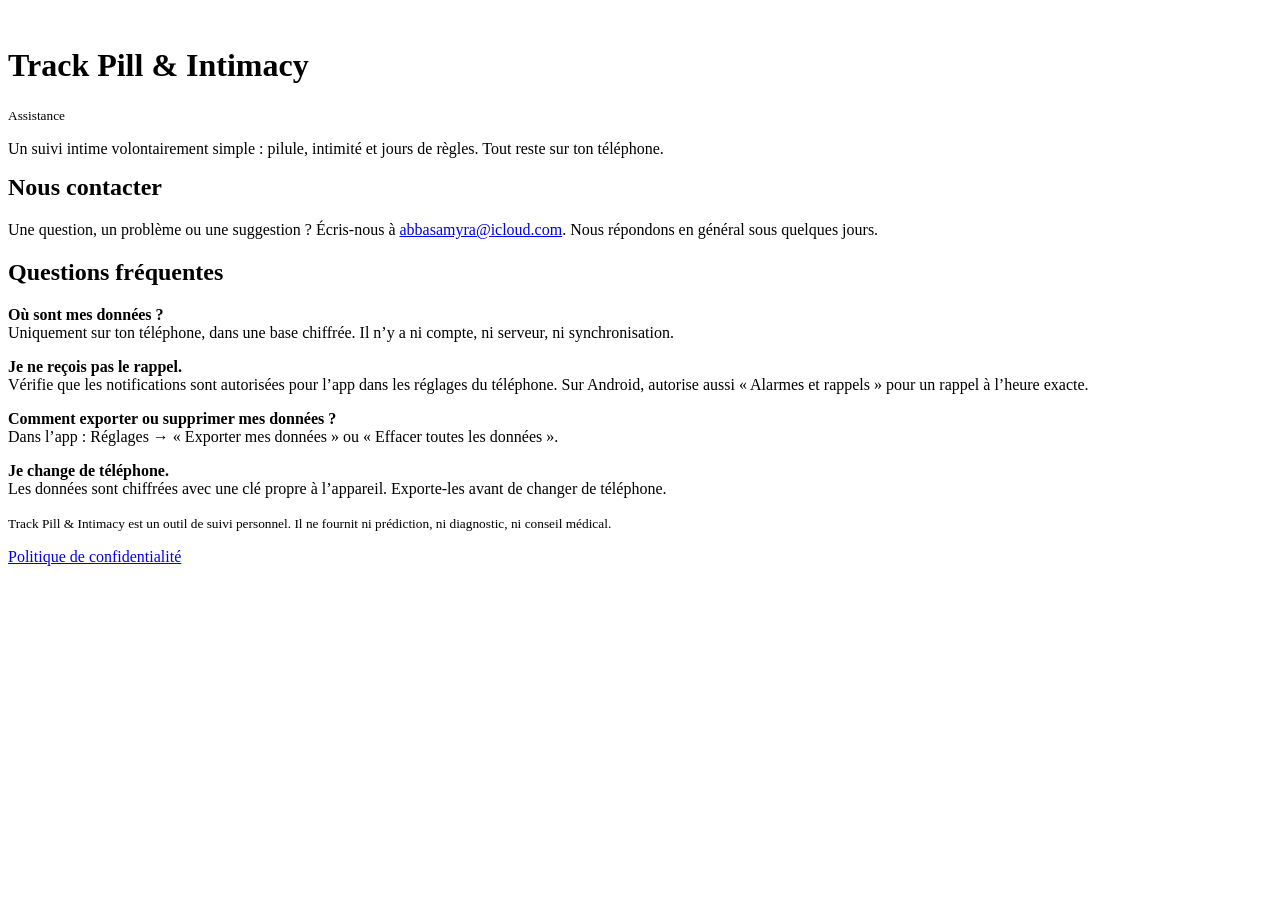
==== index.html @ 41cd6e8e "Update index.html" ====
<!doctype html><html lang="fr"><head><meta charset="utf-8"><meta name="viewport" content="width=device-width,initial-scale=1">
<title>Track Pill &amp; Intimacy — Assistance</title><link rel="stylesheet" href="style.css"></head><body><main>
<header><img src="icon.png" alt=""><div><h1>Track Pill &amp; Intimacy</h1><small>Assistance</small></div></header>
<p>Un suivi intime volontairement simple : pilule, intimité et jours de règles. Tout reste sur ton téléphone.</p>
<div class="card"><h2 style="margin-top:0">Nous contacter</h2><p>Une question, un problème ou une suggestion ? Écris-nous à <a href="mailto:abbasamyra@icloud.com">abbasamyra@icloud.com</a>. Nous répondons en général sous quelques jours.</p></div>
<h2>Questions fréquentes</h2>
<div class="card"><p><strong>Où sont mes données ?</strong><br>Uniquement sur ton téléphone, dans une base chiffrée. Il n’y a ni compte, ni serveur, ni synchronisation.</p>
<p><strong>Je ne reçois pas le rappel.</strong><br>Vérifie que les notifications sont autorisées pour l’app dans les réglages du téléphone. Sur Android, autorise aussi « Alarmes et rappels » pour un rappel à l’heure exacte.</p>
<p><strong>Comment exporter ou supprimer mes données ?</strong><br>Dans l’app : Réglages → « Exporter mes données » ou « Effacer toutes les données ».</p>
<p><strong>Je change de téléphone.</strong><br>Les données sont chiffrées avec une clé propre à l’appareil. Exporte-les avant de changer de téléphone.</p></div>
<p><small>Track Pill &amp; Intimacy est un outil de suivi personnel. Il ne fournit ni prédiction, ni diagnostic, ni conseil médical.</small></p>
<nav><a href="privacy.html">Politique de confidentialité</a></nav>
</main></body></html>
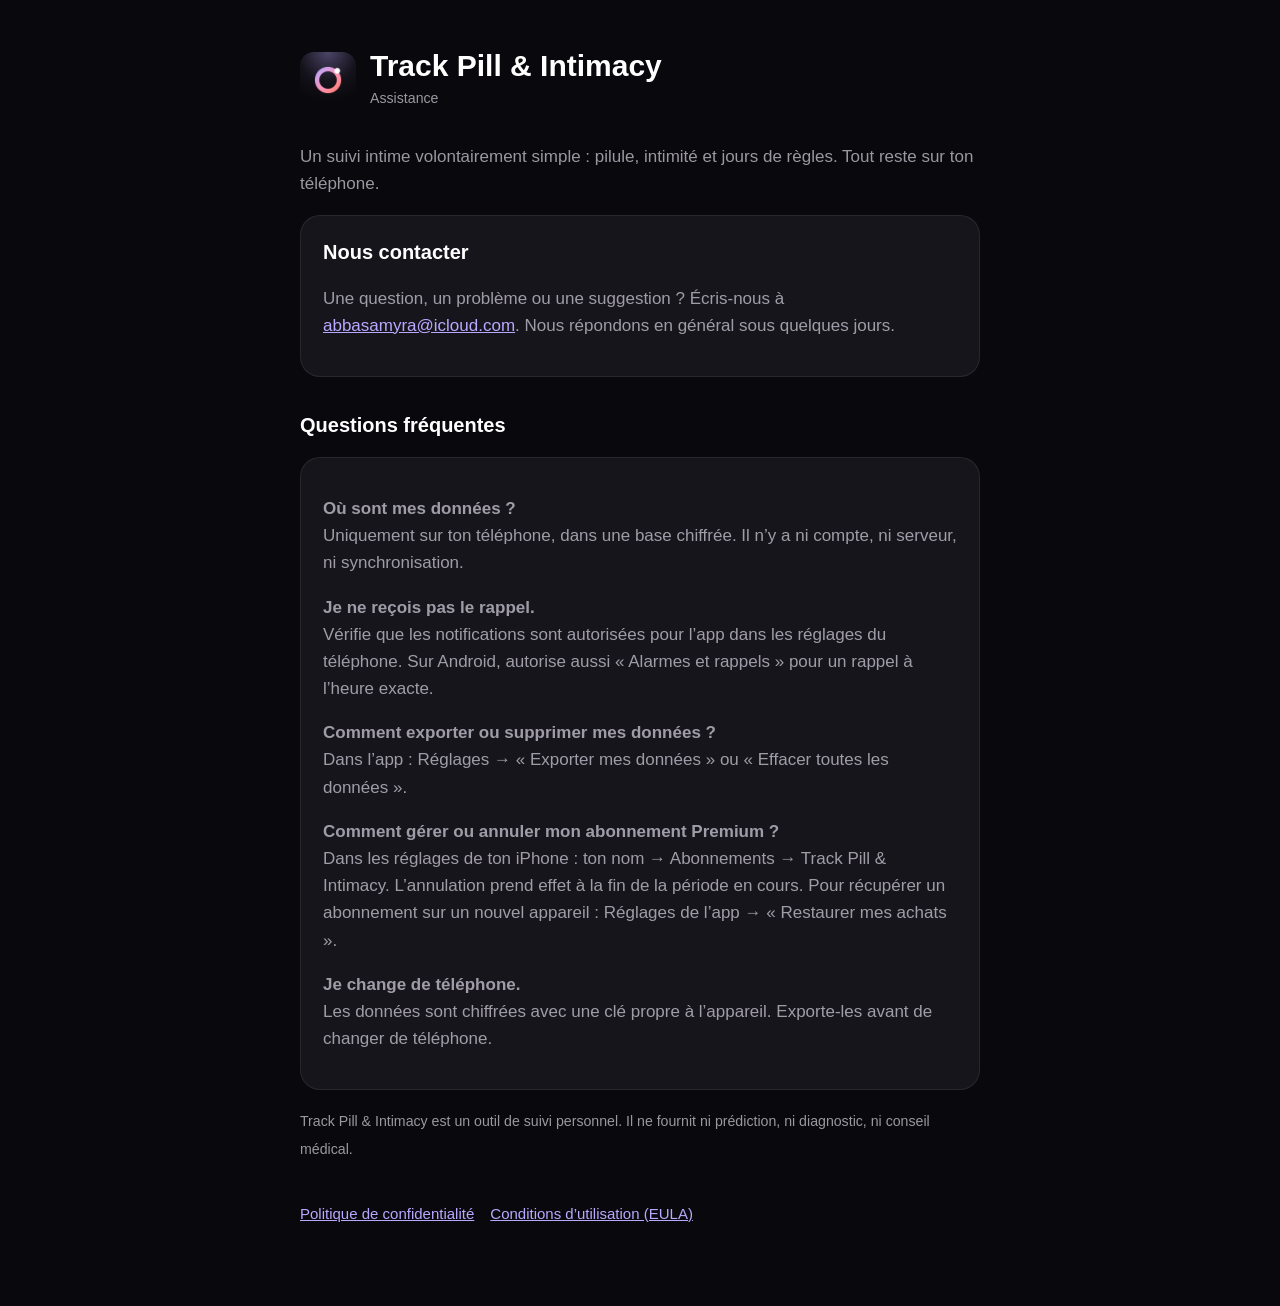
==== commit 19756a26: "Add subscription info" ====
--- a/index.html
+++ b/index.html
@@ -7,7 +7,8 @@
 <div class="card"><p><strong>Où sont mes données ?</strong><br>Uniquement sur ton téléphone, dans une base chiffrée. Il n’y a ni compte, ni serveur, ni synchronisation.</p>
 <p><strong>Je ne reçois pas le rappel.</strong><br>Vérifie que les notifications sont autorisées pour l’app dans les réglages du téléphone. Sur Android, autorise aussi « Alarmes et rappels » pour un rappel à l’heure exacte.</p>
 <p><strong>Comment exporter ou supprimer mes données ?</strong><br>Dans l’app : Réglages → « Exporter mes données » ou « Effacer toutes les données ».</p>
+<p><strong>Comment gérer ou annuler mon abonnement Premium ?</strong><br>Dans les réglages de ton iPhone : ton nom → Abonnements → Track Pill &amp; Intimacy. L’annulation prend effet à la fin de la période en cours. Pour récupérer un abonnement sur un nouvel appareil : Réglages de l’app → « Restaurer mes achats ».</p>
 <p><strong>Je change de téléphone.</strong><br>Les données sont chiffrées avec une clé propre à l’appareil. Exporte-les avant de changer de téléphone.</p></div>
 <p><small>Track Pill &amp; Intimacy est un outil de suivi personnel. Il ne fournit ni prédiction, ni diagnostic, ni conseil médical.</small></p>
-<nav><a href="privacy.html">Politique de confidentialité</a></nav>
+<nav><a href="privacy.html">Politique de confidentialité</a><a href="https://www.apple.com/legal/internet-services/itunes/dev/stdeula/">Conditions d’utilisation (EULA)</a></nav>
 </main></body></html>
--- a/style.css
+++ b/style.css
@@ -0,0 +1,7 @@
+:root{--bg:#09080C;--surface:#17151C;--text:#fff;--muted:rgba(236,233,245,.64);--pill:#B9A8FF;--border:rgba(255,255,255,.08)}
+*{box-sizing:border-box}body{margin:0;background:var(--bg);color:var(--text);font:17px/1.6 -apple-system,BlinkMacSystemFont,"Inter","Segoe UI",sans-serif}
+main{max-width:720px;margin:0 auto;padding:48px 20px 80px}
+header{display:flex;align-items:center;gap:14px;margin-bottom:32px}header img{width:56px;height:56px;border-radius:14px}
+h1{font-size:30px;line-height:1.2;margin:0}h2{font-size:20px;margin:32px 0 8px}p,li{color:var(--muted)}
+a{color:var(--pill)}.card{background:var(--surface);border:1px solid var(--border);border-radius:20px;padding:20px 22px;margin:16px 0}
+nav{display:flex;gap:16px;margin-top:40px;font-size:15px}small{color:var(--muted)}
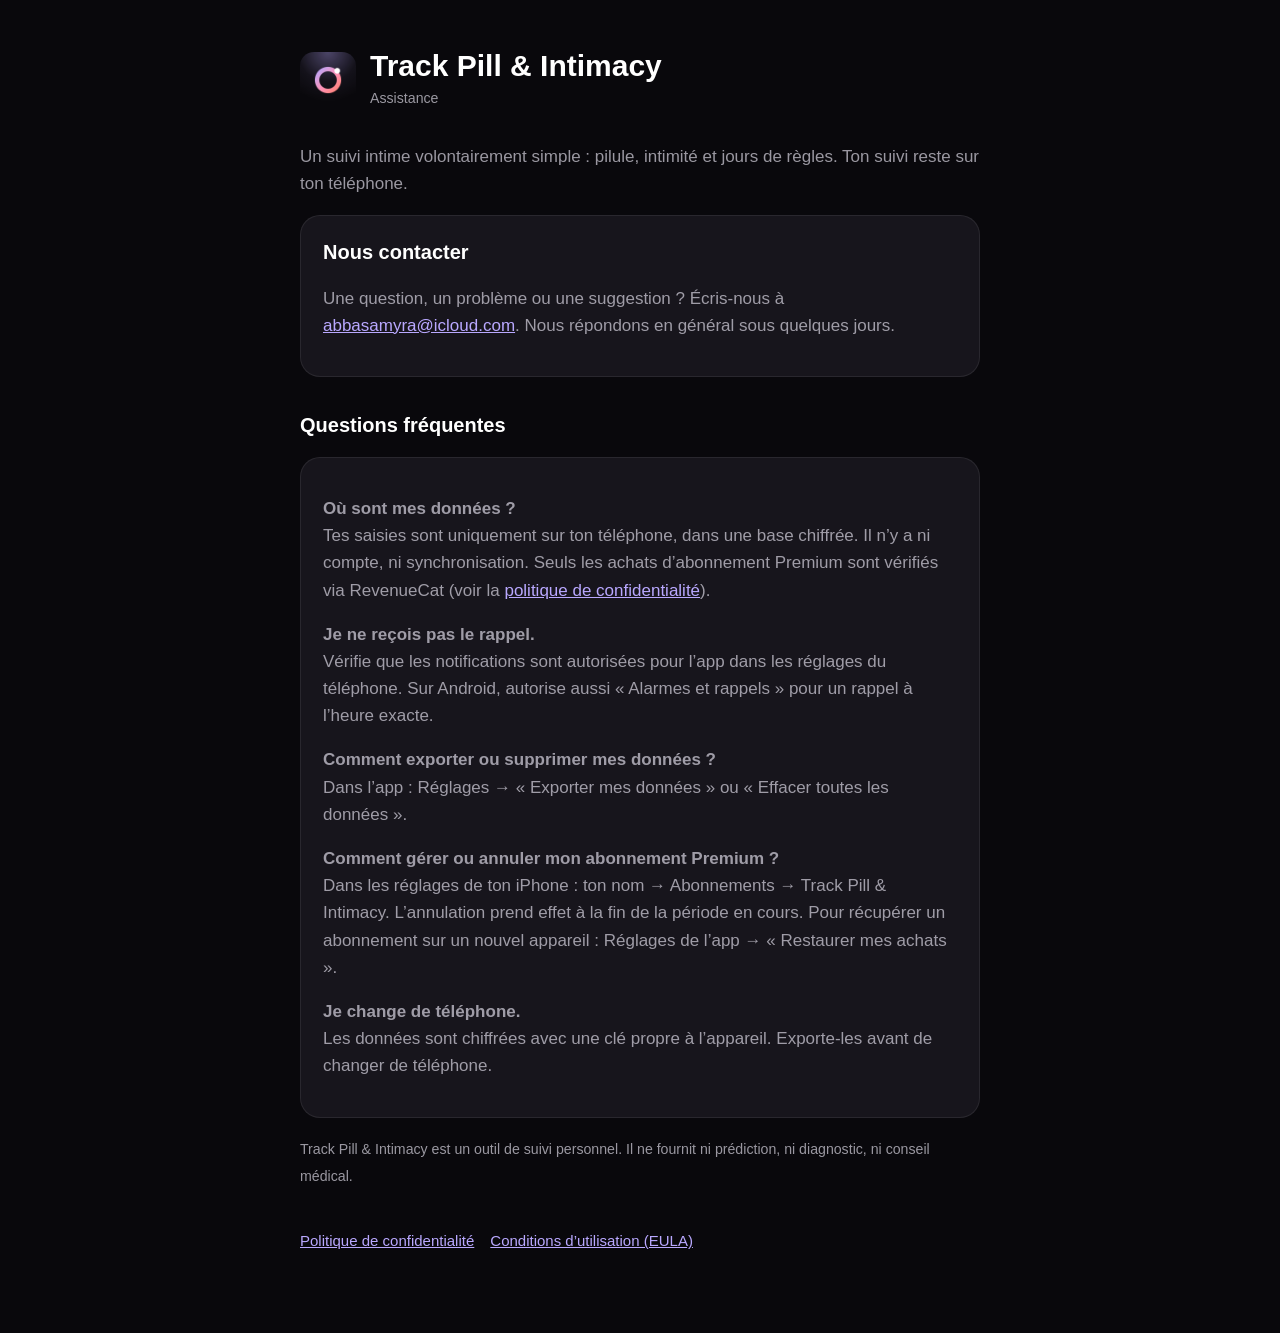
==== commit 110b4719: "Confidentialité : section RevenueCat (abonnement Premium) Co-Authored-By: Claude Opus 5.5 <noreply@a" ====
--- a/index.html
+++ b/index.html
@@ -1,10 +1,10 @@
 <!doctype html><html lang="fr"><head><meta charset="utf-8"><meta name="viewport" content="width=device-width,initial-scale=1">
 <title>Track Pill &amp; Intimacy — Assistance</title><link rel="stylesheet" href="style.css"></head><body><main>
 <header><img src="icon.png" alt=""><div><h1>Track Pill &amp; Intimacy</h1><small>Assistance</small></div></header>
-<p>Un suivi intime volontairement simple : pilule, intimité et jours de règles. Tout reste sur ton téléphone.</p>
+<p>Un suivi intime volontairement simple : pilule, intimité et jours de règles. Ton suivi reste sur ton téléphone.</p>
 <div class="card"><h2 style="margin-top:0">Nous contacter</h2><p>Une question, un problème ou une suggestion ? Écris-nous à <a href="mailto:abbasamyra@icloud.com">abbasamyra@icloud.com</a>. Nous répondons en général sous quelques jours.</p></div>
 <h2>Questions fréquentes</h2>
-<div class="card"><p><strong>Où sont mes données ?</strong><br>Uniquement sur ton téléphone, dans une base chiffrée. Il n’y a ni compte, ni serveur, ni synchronisation.</p>
+<div class="card"><p><strong>Où sont mes données ?</strong><br>Tes saisies sont uniquement sur ton téléphone, dans une base chiffrée. Il n’y a ni compte, ni synchronisation. Seuls les achats d’abonnement Premium sont vérifiés via RevenueCat (voir la <a href="privacy.html">politique de confidentialité</a>).</p>
 <p><strong>Je ne reçois pas le rappel.</strong><br>Vérifie que les notifications sont autorisées pour l’app dans les réglages du téléphone. Sur Android, autorise aussi « Alarmes et rappels » pour un rappel à l’heure exacte.</p>
 <p><strong>Comment exporter ou supprimer mes données ?</strong><br>Dans l’app : Réglages → « Exporter mes données » ou « Effacer toutes les données ».</p>
 <p><strong>Comment gérer ou annuler mon abonnement Premium ?</strong><br>Dans les réglages de ton iPhone : ton nom → Abonnements → Track Pill &amp; Intimacy. L’annulation prend effet à la fin de la période en cours. Pour récupérer un abonnement sur un nouvel appareil : Réglages de l’app → « Restaurer mes achats ».</p>
